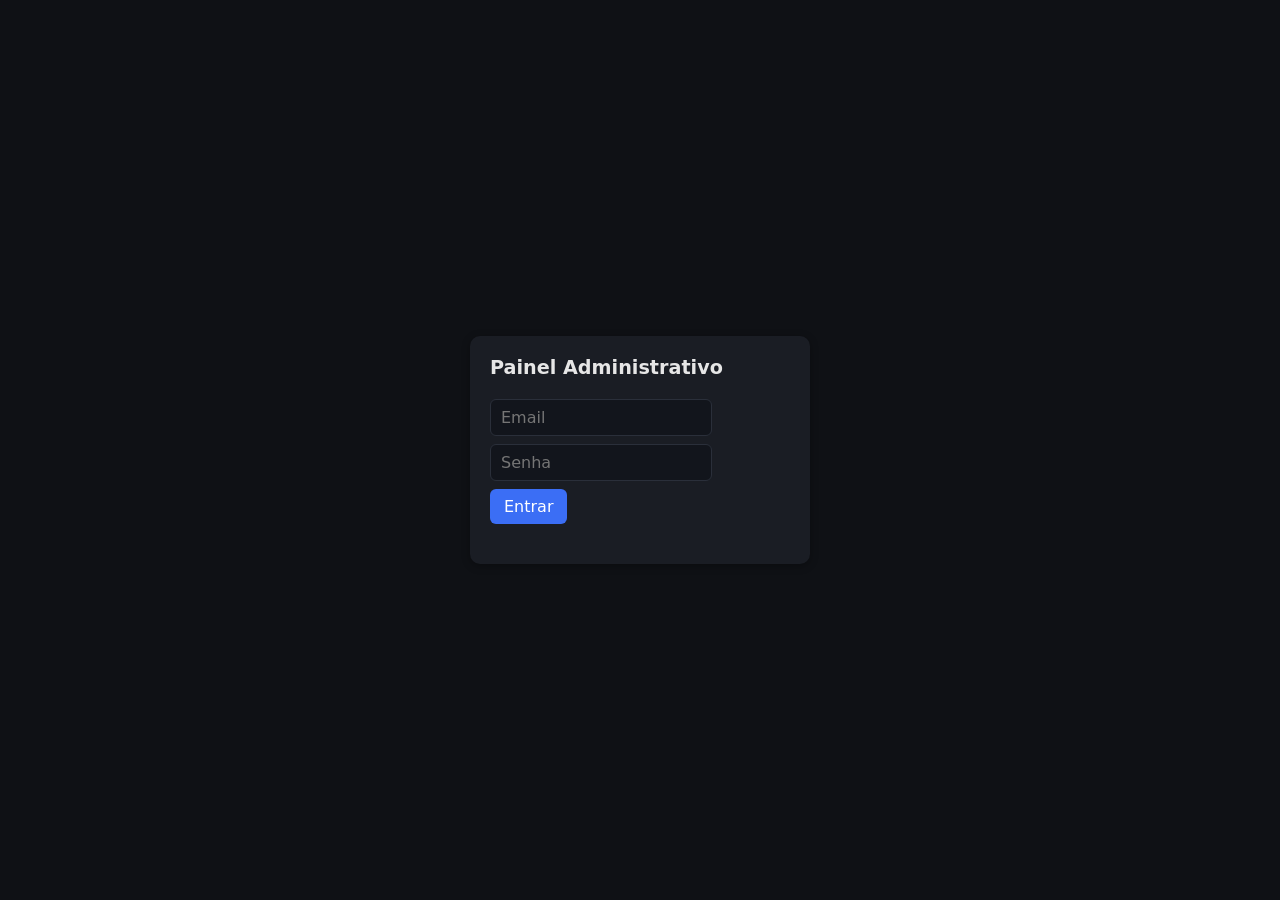
==== index.html @ 95000382 "Sistema adicionado" ====
<!DOCTYPE html>
<html lang="pt-BR">
<head>
<meta charset="UTF-8">
<title>Login — Painel Admin</title>
<link rel="stylesheet" href="css/style.css">
</head>
<body class="login-page">
  <form id="login-form" class="card">
    <h1>Painel Administrativo</h1>
    <input type="email" id="email" placeholder="Email" required>
    <input type="password" id="password" placeholder="Senha" required>
    <button type="submit">Entrar</button>
    <p id="msg"></p>
  </form>

  <script type="module">
    import { supabase } from './js/supabase.js';

    const form = document.getElementById('login-form');
    const msg  = document.getElementById('msg');

    // Se já estiver logado, vai direto pro painel
    const { data: { session } } = await supabase.auth.getSession();
    if (session) window.location.href = 'painel.html';

    form.addEventListener('submit', async (e) => {
      e.preventDefault();
      msg.textContent = 'Entrando...';
      const email = document.getElementById('email').value;
      const password = document.getElementById('password').value;

      const { error } = await supabase.auth.signInWithPassword({ email, password });
      if (error) { msg.textContent = 'Erro: ' + error.message; return; }
      window.location.href = 'painel.html';
    });
  </script>
</body>
</html>
---- css/style.css ----
* {
    box-sizing: border-box;
    font-family: system-ui, sans-serif;
}

body {
    margin: 0;
    background: #0f1115;
    color: #e6e6e6;
}

/* LOGIN */
.login-page {
    display: flex;
    align-items: center;
    justify-content: center;
    height: 100vh;
}

.login-page .card {
    width: 340px;
}

.login-page h1 {
    font-size: 1.2rem;
    margin: 0 0 16px;
}

/* GERAL */
.card {
    background: #1a1d24;
    padding: 20px;
    border-radius: 10px;
    margin: 16px;
    box-shadow: 0 2px 8px rgba(0, 0, 0, .3);
}

h2 {
    font-size: 1rem;
    margin: 0 0 12px;
    color: #9fb3ff;
}

input,
select,
textarea,
button {
    font: inherit;
    padding: 8px 10px;
    border-radius: 6px;
    border: 1px solid #2a2f3a;
    background: #12151c;
    color: #e6e6e6;
    margin: 4px 4px 4px 0;
}

button {
    background: #3b6ef5;
    border: none;
    cursor: pointer;
    color: #fff;
    padding: 8px 14px;
}

button:hover {
    background: #2f5bdc;
}

button.danger {
    background: #d94b4b;
}

button.danger:hover {
    background: #b93a3a;
}

/* HEADER */
header {
    display: flex;
    justify-content: space-between;
    align-items: center;
    padding: 12px 20px;
    background: #161922;
    border-bottom: 1px solid #222;
}

header h1 {
    font-size: 1rem;
    margin: 0;
}

/* TABELA */
table {
    width: 100%;
    border-collapse: collapse;
    margin-top: 10px;
    font-size: .9rem;
}

th,
td {
    padding: 8px;
    text-align: left;
    border-bottom: 1px solid #232833;
}

th {
    color: #8b98b8;
    font-weight: 500;
    font-size: .8rem;
    text-transform: uppercase;
}

.ok {
    color: #5bd97a;
}

.fail {
    color: #e46a6a;
}

.exempt {
    color: #8b98b8;
    font-style: italic;
}

.hint {
    font-size: .85rem;
    color: #8b98b8;
}

.hint code {
    color: #c9d1ff;
    font-size: .8rem;
}

#process-msg {
    font-size: .85rem;
    color: #9fb3ff;
    min-height: 1em;
}

/* Formulário de membro */
#form-member {
    display: flex;
    flex-wrap: wrap;
    gap: 6px;
}

#form-member input,
#form-member select {
    flex: 1 1 140px;
}

#form-member button {
    flex: 0 0 auto;
}

/* ---------- Transições gerais ---------- */
* {
    transition: background-color .15s ease, color .15s ease, border-color .15s ease;
}

button {
    transition: background-color .15s ease, transform .08s ease;
}

button:active {
    transform: scale(.97);
}

/* ---------- Card head ---------- */
.card-head {
    display: flex;
    justify-content: space-between;
    align-items: center;
    gap: 12px;
}

.card-head input {
    flex: 1 1 auto;
    max-width: 320px;
}

/* ---------- Linhas da tabela ---------- */
#tbl-members tbody tr {
    transition: background-color .15s ease, opacity .2s ease;
}

#tbl-members tbody tr:hover {
    background: #1f2430;
}

#tbl-members tbody tr.removing {
    opacity: 0;
    transform: translateX(-10px);
}

/* ---------- Botões pequenos ---------- */
button.sm {
    padding: 4px 8px;
    font-size: .8rem;
}

button.ghost {
    background: transparent;
    border: 1px solid #2a2f3a;
    color: #c9d1ff;
}

button.ghost:hover {
    background: #1f2430;
}

button.warn {
    background: #d99a3b;
}

button.warn:hover {
    background: #b9832c;
}

.btn-row {
    display: flex;
    gap: 4px;
    flex-wrap: wrap;
}

/* ---------- Modal ---------- */
.modal-backdrop {
    position: fixed;
    inset: 0;
    background: rgba(0, 0, 0, .55);
    display: flex;
    align-items: center;
    justify-content: center;
    opacity: 0;
    pointer-events: none;
    z-index: 50;
    transition: opacity .2s ease;
}

.modal-backdrop.open {
    opacity: 1;
    pointer-events: auto;
}

.modal {
    background: #1a1d24;
    border-radius: 10px;
    padding: 20px;
    width: min(440px, 92vw);
    transform: translateY(8px) scale(.98);
    transition: transform .2s ease;
    box-shadow: 0 10px 40px rgba(0, 0, 0, .5);
}

.modal-backdrop.open .modal {
    transform: translateY(0) scale(1);
}

.modal h3 {
    margin: 0 0 8px;
    font-size: 1rem;
}

.modal p {
    margin: 0 0 12px;
    color: #9fb3ff;
    font-size: .9rem;
}

.modal textarea {
    width: 100%;
    resize: vertical;
    margin-bottom: 12px;
}

.modal-actions {
    display: flex;
    justify-content: flex-end;
    gap: 8px;
}

.modal ul#history-list {
    list-style: none;
    padding: 0;
    margin: 0 0 12px;
    max-height: 320px;
    overflow-y: auto;
}

.modal ul#history-list li {
    padding: 10px;
    border-radius: 6px;
    background: #12151c;
    margin-bottom: 6px;
    font-size: .85rem;
    border-left: 3px solid #d99a3b;
}

.modal ul#history-list li .date {
    color: #8b98b8;
    font-size: .75rem;
    display: block;
    margin-top: 4px;
}

.modal ul#history-list li .empty {
    color: #8b98b8;
    font-style: italic;
}

.modal input,
.modal select {
    width: 100%;
    margin-bottom: 10px;
}

/* ---------- Toasts ---------- */
#toasts {
    position: fixed;
    bottom: 20px;
    right: 20px;
    display: flex;
    flex-direction: column;
    gap: 8px;
    z-index: 100;
}

.toast {
    background: #1f2430;
    color: #e6e6e6;
    padding: 10px 14px;
    border-radius: 8px;
    font-size: .85rem;
    min-width: 220px;
    border-left: 3px solid #3b6ef5;
    box-shadow: 0 4px 20px rgba(0, 0, 0, .4);
    transform: translateX(20px);
    opacity: 0;
    animation: toast-in .25s forwards;
}

.toast.success {
    border-color: #5bd97a;
}

.toast.error {
    border-color: #e46a6a;
}

.toast.fade {
    animation: toast-out .25s forwards;
}

@keyframes toast-in {
    to {
        transform: translateX(0);
        opacity: 1;
    }
}

@keyframes toast-out {
    to {
        transform: translateX(20px);
        opacity: 0;
    }
}
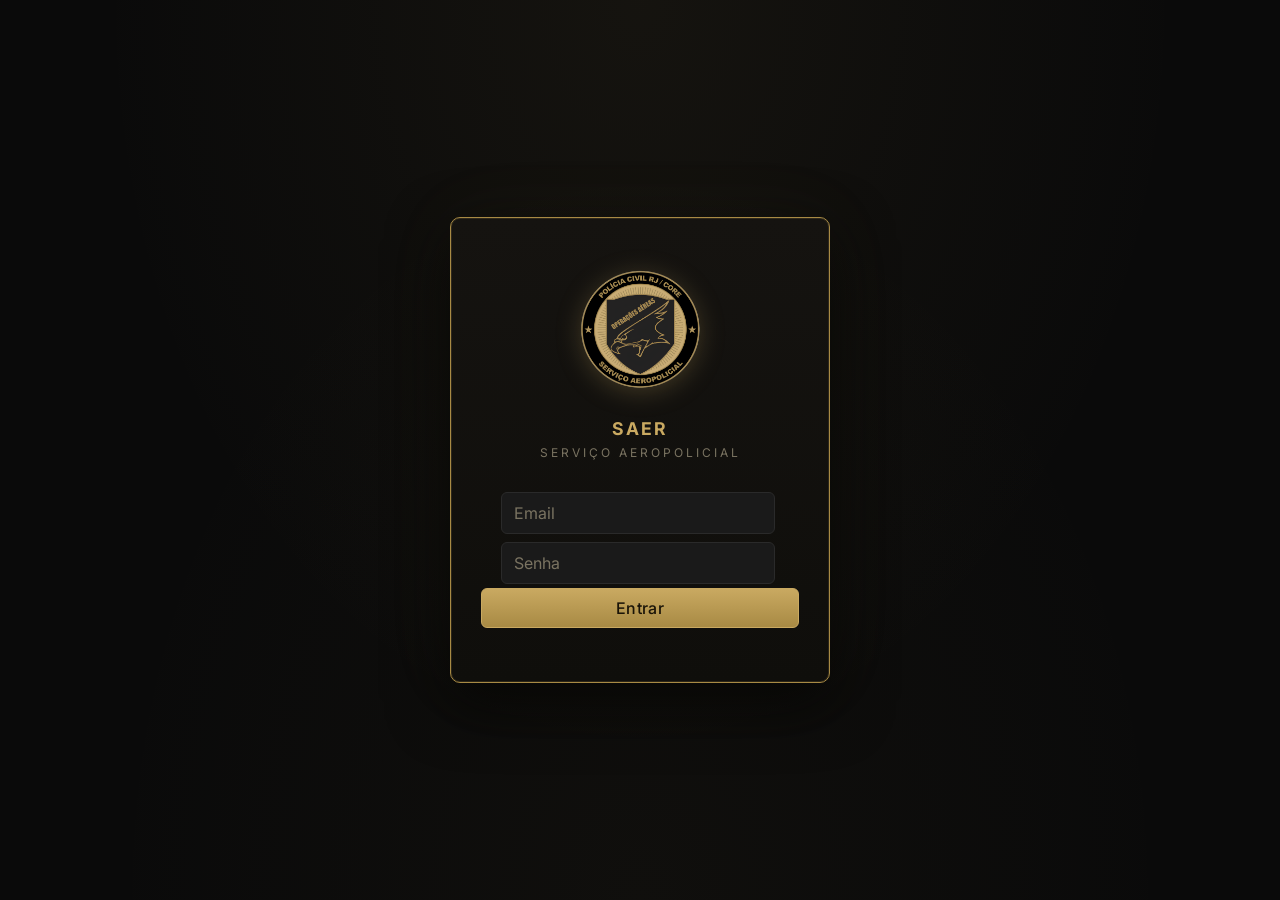
==== commit defb34d0: "Adicionado favicon, e cores" ====
--- a/index.html
+++ b/index.html
@@ -2,16 +2,22 @@
 <html lang="pt-BR">
 <head>
 <meta charset="UTF-8">
-<title>Login — Painel Admin</title>
+<title>SAER — Painel Administrativo</title>
+<link rel="icon" type="image/png" href="img/favicon.png">
+<link rel="preconnect" href="https://fonts.googleapis.com">
+<link rel="preconnect" href="https://fonts.gstatic.com" crossorigin>
+<link href="https://fonts.googleapis.com/css2?family=Inter:wght@400;500;600;700&display=swap" rel="stylesheet">
 <link rel="stylesheet" href="css/style.css">
 </head>
 <body class="login-page">
   <form id="login-form" class="card">
-    <h1>Painel Administrativo</h1>
+    <img src="img/saer-logo.png" alt="SAER" class="logo">
+    <h1>SAER</h1>
+    <div class="subtitle">Serviço Aeropolicial</div>
     <input type="email" id="email" placeholder="Email" required>
     <input type="password" id="password" placeholder="Senha" required>
-    <button type="submit">Entrar</button>
-    <p id="msg"></p>
+    <button type="submit" style="width:100%">Entrar</button>
+    <p id="msg" class="hint" style="margin-top:14px"></p>
   </form>
 
   <script type="module">
@@ -20,7 +26,6 @@
     const form = document.getElementById('login-form');
     const msg  = document.getElementById('msg');
 
-    // Se já estiver logado, vai direto pro painel
     const { data: { session } } = await supabase.auth.getSession();
     if (session) window.location.href = 'painel.html';
 
--- a/css/style.css
+++ b/css/style.css
@@ -1,369 +1,434 @@
+/* =========================================================
+   PALETA SAER
+   ========================================================= */
+:root {
+  --bg:          #0a0a0a;
+  --bg-card:     #121212;
+  --bg-input:    #1a1a1a;
+  --bg-hover:    #1f1d18;
+  --border:      #2a2a2a;
+  --border-soft: #1f1f1f;
+
+  --text:        #e8e4d8;
+  --text-dim:    #b8a878;
+  --text-muted:  #7a7361;
+
+  --gold:        #c9a961;
+  --gold-dark:   #a88a44;
+  --gold-soft:   #d9c088;
+
+  --danger:      #b93a3a;
+  --danger-hover:#8f2b2b;
+  --warn:        #c9892e;
+  --success:     #7ba05b;
+}
+
+/* =========================================================
+   RESET
+   ========================================================= */
 * {
-    box-sizing: border-box;
-    font-family: system-ui, sans-serif;
+  box-sizing: border-box;
+  font-family: 'Inter', system-ui, -apple-system, sans-serif;
+  transition: background-color .15s ease, color .15s ease, border-color .15s ease;
 }
 
 body {
-    margin: 0;
-    background: #0f1115;
-    color: #e6e6e6;
-}
-
-/* LOGIN */
+  margin: 0;
+  background: var(--bg);
+  background-image:
+    radial-gradient(ellipse at top, rgba(201,169,97,.06), transparent 60%),
+    radial-gradient(ellipse at bottom, rgba(201,169,97,.03), transparent 60%);
+  color: var(--text);
+  min-height: 100vh;
+}
+
+/* =========================================================
+   LOGIN
+   ========================================================= */
 .login-page {
-    display: flex;
-    align-items: center;
-    justify-content: center;
-    height: 100vh;
+  display: flex;
+  align-items: center;
+  justify-content: center;
+  min-height: 100vh;
+  padding: 20px;
 }
 
 .login-page .card {
-    width: 340px;
+  width: 380px;
+  text-align: center;
+  padding: 40px 30px;
+  background: linear-gradient(180deg, #151310 0%, #0f0e0b 100%);
+  border: 1px solid var(--gold-dark);
+  box-shadow:
+    0 0 0 1px rgba(201,169,97,.15) inset,
+    0 20px 60px rgba(0,0,0,.7),
+    0 0 80px rgba(201,169,97,.05);
+}
+
+.login-page .logo {
+  width: 140px;
+  height: 140px;
+  margin: 0 auto 20px;
+  display: block;
+  filter: drop-shadow(0 4px 12px rgba(201,169,97,.25));
 }
 
 .login-page h1 {
-    font-size: 1.2rem;
-    margin: 0 0 16px;
-}
-
-/* GERAL */
+  font-size: 1.1rem;
+  margin: 0 0 6px;
+  color: var(--gold);
+  letter-spacing: 2px;
+  text-transform: uppercase;
+  font-weight: 700;
+}
+
+.login-page .subtitle {
+  font-size: .75rem;
+  color: var(--text-muted);
+  letter-spacing: 3px;
+  text-transform: uppercase;
+  margin-bottom: 28px;
+}
+
+/* =========================================================
+   CARDS
+   ========================================================= */
 .card {
-    background: #1a1d24;
-    padding: 20px;
-    border-radius: 10px;
-    margin: 16px;
-    box-shadow: 0 2px 8px rgba(0, 0, 0, .3);
+  background: var(--bg-card);
+  padding: 22px;
+  border-radius: 10px;
+  margin: 16px;
+  border: 1px solid var(--border);
+  box-shadow: 0 4px 20px rgba(0,0,0,.4);
 }
 
 h2 {
-    font-size: 1rem;
-    margin: 0 0 12px;
-    color: #9fb3ff;
-}
-
-input,
-select,
-textarea,
+  font-size: .85rem;
+  margin: 0 0 14px;
+  color: var(--gold);
+  letter-spacing: 1.5px;
+  text-transform: uppercase;
+  font-weight: 600;
+}
+
+.card-head {
+  display: flex;
+  justify-content: space-between;
+  align-items: center;
+  gap: 12px;
+  margin-bottom: 10px;
+}
+.card-head h2 { margin: 0; }
+.card-head input { flex: 1 1 auto; max-width: 320px; }
+
+/* =========================================================
+   INPUTS
+   ========================================================= */
+input, select, textarea {
+  font: inherit;
+  padding: 10px 12px;
+  border-radius: 6px;
+  border: 1px solid var(--border);
+  background: var(--bg-input);
+  color: var(--text);
+  margin: 4px 4px 4px 0;
+  outline: none;
+}
+input:focus, select:focus, textarea:focus {
+  border-color: var(--gold);
+  box-shadow: 0 0 0 2px rgba(201,169,97,.15);
+}
+input::placeholder, textarea::placeholder {
+  color: var(--text-muted);
+}
+select option {
+  background: var(--bg-input);
+  color: var(--text);
+}
+
+/* =========================================================
+   BOTÕES
+   ========================================================= */
 button {
-    font: inherit;
-    padding: 8px 10px;
-    border-radius: 6px;
-    border: 1px solid #2a2f3a;
-    background: #12151c;
-    color: #e6e6e6;
-    margin: 4px 4px 4px 0;
-}
-
-button {
-    background: #3b6ef5;
-    border: none;
-    cursor: pointer;
-    color: #fff;
-    padding: 8px 14px;
-}
-
+  font: inherit;
+  font-weight: 500;
+  padding: 9px 16px;
+  border-radius: 6px;
+  border: 1px solid var(--gold);
+  background: linear-gradient(180deg, var(--gold) 0%, var(--gold-dark) 100%);
+  color: #1a1408;
+  cursor: pointer;
+  letter-spacing: .3px;
+  transition: transform .08s ease, filter .15s ease, box-shadow .15s ease;
+}
 button:hover {
-    background: #2f5bdc;
-}
+  filter: brightness(1.1);
+  box-shadow: 0 4px 14px rgba(201,169,97,.25);
+}
+button:active { transform: scale(.97); }
+button:disabled {
+  opacity: .5;
+  cursor: not-allowed;
+  filter: grayscale(.3);
+}
+
+button.sm { padding: 4px 9px; font-size: .78rem; }
+
+button.ghost {
+  background: transparent;
+  border: 1px solid var(--border);
+  color: var(--text-dim);
+}
+button.ghost:hover {
+  background: var(--bg-hover);
+  border-color: var(--gold-dark);
+  color: var(--gold);
+  box-shadow: none;
+}
+
+button.warn {
+  background: linear-gradient(180deg, var(--warn) 0%, #9a6820 100%);
+  border-color: var(--warn);
+  color: #fff;
+}
+button.warn:hover { box-shadow: 0 4px 14px rgba(201,137,46,.3); }
 
 button.danger {
-    background: #d94b4b;
-}
-
-button.danger:hover {
-    background: #b93a3a;
-}
-
-/* HEADER */
+  background: linear-gradient(180deg, var(--danger) 0%, var(--danger-hover) 100%);
+  border-color: var(--danger);
+  color: #fff;
+}
+button.danger:hover { box-shadow: 0 4px 14px rgba(185,58,58,.3); }
+
+/* =========================================================
+   HEADER
+   ========================================================= */
 header {
-    display: flex;
-    justify-content: space-between;
-    align-items: center;
-    padding: 12px 20px;
-    background: #161922;
-    border-bottom: 1px solid #222;
-}
-
-header h1 {
-    font-size: 1rem;
-    margin: 0;
-}
-
-/* TABELA */
+  display: flex;
+  justify-content: space-between;
+  align-items: center;
+  padding: 14px 24px;
+  background: linear-gradient(180deg, #15130e 0%, #0d0c09 100%);
+  border-bottom: 1px solid var(--gold-dark);
+  box-shadow: 0 4px 20px rgba(0,0,0,.5);
+  position: sticky;
+  top: 0;
+  z-index: 40;
+}
+
+header .brand {
+  display: flex;
+  align-items: center;
+  gap: 14px;
+}
+header .brand img {
+  width: 48px;
+  height: 48px;
+  filter: drop-shadow(0 2px 6px rgba(201,169,97,.35));
+}
+header .brand-text h1 {
+  font-size: .95rem;
+  margin: 0;
+  color: var(--gold);
+  letter-spacing: 2px;
+  text-transform: uppercase;
+  font-weight: 700;
+}
+header .brand-text span {
+  font-size: .65rem;
+  color: var(--text-muted);
+  letter-spacing: 3px;
+  text-transform: uppercase;
+}
+
+/* =========================================================
+   TABELA
+   ========================================================= */
 table {
-    width: 100%;
-    border-collapse: collapse;
-    margin-top: 10px;
-    font-size: .9rem;
-}
-
-th,
-td {
-    padding: 8px;
-    text-align: left;
-    border-bottom: 1px solid #232833;
-}
-
+  width: 100%;
+  border-collapse: collapse;
+  margin-top: 10px;
+  font-size: .88rem;
+}
+th, td {
+  padding: 10px 8px;
+  text-align: left;
+  border-bottom: 1px solid var(--border-soft);
+}
 th {
-    color: #8b98b8;
-    font-weight: 500;
-    font-size: .8rem;
-    text-transform: uppercase;
-}
-
-.ok {
-    color: #5bd97a;
-}
-
-.fail {
-    color: #e46a6a;
-}
-
-.exempt {
-    color: #8b98b8;
-    font-style: italic;
-}
-
+  color: var(--gold);
+  font-weight: 600;
+  font-size: .72rem;
+  text-transform: uppercase;
+  letter-spacing: 1.5px;
+  border-bottom: 1px solid var(--gold-dark);
+}
+
+#tbl-members tbody tr {
+  transition: background-color .15s ease, opacity .2s ease, transform .2s ease;
+}
+#tbl-members tbody tr:hover {
+  background: var(--bg-hover);
+}
+#tbl-members tbody tr.removing {
+  opacity: 0;
+  transform: translateX(-10px);
+}
+
+.ok      { color: var(--success); font-weight: 500; }
+.fail    { color: var(--danger);  font-weight: 500; }
+.exempt  { color: var(--text-muted); font-style: italic; }
+
+.btn-row { display: flex; gap: 4px; flex-wrap: wrap; }
+
+/* =========================================================
+   HINTS / MENSAGENS
+   ========================================================= */
 .hint {
-    font-size: .85rem;
-    color: #8b98b8;
-}
-
+  font-size: .82rem;
+  color: var(--text-muted);
+  line-height: 1.6;
+}
 .hint code {
-    color: #c9d1ff;
-    font-size: .8rem;
-}
-
+  color: var(--gold-soft);
+  font-size: .78rem;
+  background: rgba(201,169,97,.08);
+  padding: 2px 6px;
+  border-radius: 4px;
+  border: 1px solid rgba(201,169,97,.15);
+}
 #process-msg {
-    font-size: .85rem;
-    color: #9fb3ff;
-    min-height: 1em;
-}
-
-/* Formulário de membro */
-#form-member {
-    display: flex;
-    flex-wrap: wrap;
-    gap: 6px;
-}
-
-#form-member input,
-#form-member select {
-    flex: 1 1 140px;
-}
-
-#form-member button {
-    flex: 0 0 auto;
-}
-
-/* ---------- Transições gerais ---------- */
-* {
-    transition: background-color .15s ease, color .15s ease, border-color .15s ease;
-}
-
-button {
-    transition: background-color .15s ease, transform .08s ease;
-}
-
-button:active {
-    transform: scale(.97);
-}
-
-/* ---------- Card head ---------- */
-.card-head {
-    display: flex;
-    justify-content: space-between;
-    align-items: center;
-    gap: 12px;
-}
-
-.card-head input {
-    flex: 1 1 auto;
-    max-width: 320px;
-}
-
-/* ---------- Linhas da tabela ---------- */
-#tbl-members tbody tr {
-    transition: background-color .15s ease, opacity .2s ease;
-}
-
-#tbl-members tbody tr:hover {
-    background: #1f2430;
-}
-
-#tbl-members tbody tr.removing {
-    opacity: 0;
-    transform: translateX(-10px);
-}
-
-/* ---------- Botões pequenos ---------- */
-button.sm {
-    padding: 4px 8px;
-    font-size: .8rem;
-}
-
-button.ghost {
-    background: transparent;
-    border: 1px solid #2a2f3a;
-    color: #c9d1ff;
-}
-
-button.ghost:hover {
-    background: #1f2430;
-}
-
-button.warn {
-    background: #d99a3b;
-}
-
-button.warn:hover {
-    background: #b9832c;
-}
-
-.btn-row {
-    display: flex;
-    gap: 4px;
-    flex-wrap: wrap;
-}
-
-/* ---------- Modal ---------- */
+  font-size: .85rem;
+  color: var(--gold-soft);
+  min-height: 1em;
+  margin-top: 8px;
+}
+
+/* =========================================================
+   MODAIS
+   ========================================================= */
 .modal-backdrop {
-    position: fixed;
-    inset: 0;
-    background: rgba(0, 0, 0, .55);
-    display: flex;
-    align-items: center;
-    justify-content: center;
-    opacity: 0;
-    pointer-events: none;
-    z-index: 50;
-    transition: opacity .2s ease;
-}
-
-.modal-backdrop.open {
-    opacity: 1;
-    pointer-events: auto;
-}
+  position: fixed;
+  inset: 0;
+  background: rgba(0,0,0,.7);
+  backdrop-filter: blur(4px);
+  display: flex;
+  align-items: center;
+  justify-content: center;
+  opacity: 0;
+  pointer-events: none;
+  z-index: 50;
+  transition: opacity .2s ease;
+}
+.modal-backdrop.open { opacity: 1; pointer-events: auto; }
 
 .modal {
-    background: #1a1d24;
-    border-radius: 10px;
-    padding: 20px;
-    width: min(440px, 92vw);
-    transform: translateY(8px) scale(.98);
-    transition: transform .2s ease;
-    box-shadow: 0 10px 40px rgba(0, 0, 0, .5);
-}
-
+  background: linear-gradient(180deg, #151310 0%, #0f0e0b 100%);
+  border-radius: 10px;
+  padding: 24px;
+  width: min(460px, 92vw);
+  border: 1px solid var(--gold-dark);
+  box-shadow:
+    0 0 0 1px rgba(201,169,97,.1) inset,
+    0 20px 60px rgba(0,0,0,.8);
+  transform: translateY(10px) scale(.97);
+  transition: transform .2s ease;
+}
 .modal-backdrop.open .modal {
-    transform: translateY(0) scale(1);
-}
-
+  transform: translateY(0) scale(1);
+}
 .modal h3 {
-    margin: 0 0 8px;
-    font-size: 1rem;
-}
-
+  margin: 0 0 10px;
+  font-size: .95rem;
+  color: var(--gold);
+  letter-spacing: 1.5px;
+  text-transform: uppercase;
+}
 .modal p {
-    margin: 0 0 12px;
-    color: #9fb3ff;
-    font-size: .9rem;
-}
-
-.modal textarea {
-    width: 100%;
-    resize: vertical;
-    margin-bottom: 12px;
-}
-
+  margin: 0 0 14px;
+  color: var(--text-dim);
+  font-size: .88rem;
+}
+.modal textarea, .modal input, .modal select {
+  width: 100%;
+  resize: vertical;
+  margin-bottom: 12px;
+}
 .modal-actions {
-    display: flex;
-    justify-content: flex-end;
-    gap: 8px;
+  display: flex;
+  justify-content: flex-end;
+  gap: 8px;
+  margin-top: 4px;
 }
 
 .modal ul#history-list {
-    list-style: none;
-    padding: 0;
-    margin: 0 0 12px;
-    max-height: 320px;
-    overflow-y: auto;
-}
-
+  list-style: none;
+  padding: 0;
+  margin: 0 0 12px;
+  max-height: 320px;
+  overflow-y: auto;
+}
 .modal ul#history-list li {
-    padding: 10px;
-    border-radius: 6px;
-    background: #12151c;
-    margin-bottom: 6px;
-    font-size: .85rem;
-    border-left: 3px solid #d99a3b;
-}
-
+  padding: 10px 12px;
+  border-radius: 6px;
+  background: var(--bg-input);
+  margin-bottom: 6px;
+  font-size: .85rem;
+  border-left: 3px solid var(--warn);
+  color: var(--text);
+}
 .modal ul#history-list li .date {
-    color: #8b98b8;
-    font-size: .75rem;
-    display: block;
-    margin-top: 4px;
-}
-
+  color: var(--text-muted);
+  font-size: .72rem;
+  display: block;
+  margin-top: 4px;
+}
 .modal ul#history-list li .empty {
-    color: #8b98b8;
-    font-style: italic;
-}
-
-.modal input,
-.modal select {
-    width: 100%;
-    margin-bottom: 10px;
-}
-
-/* ---------- Toasts ---------- */
+  color: var(--text-muted);
+  font-style: italic;
+}
+
+/* =========================================================
+   TOASTS
+   ========================================================= */
 #toasts {
-    position: fixed;
-    bottom: 20px;
-    right: 20px;
-    display: flex;
-    flex-direction: column;
-    gap: 8px;
-    z-index: 100;
-}
-
+  position: fixed;
+  bottom: 24px;
+  right: 24px;
+  display: flex;
+  flex-direction: column;
+  gap: 10px;
+  z-index: 100;
+}
 .toast {
-    background: #1f2430;
-    color: #e6e6e6;
-    padding: 10px 14px;
-    border-radius: 8px;
-    font-size: .85rem;
-    min-width: 220px;
-    border-left: 3px solid #3b6ef5;
-    box-shadow: 0 4px 20px rgba(0, 0, 0, .4);
-    transform: translateX(20px);
-    opacity: 0;
-    animation: toast-in .25s forwards;
-}
-
-.toast.success {
-    border-color: #5bd97a;
-}
-
-.toast.error {
-    border-color: #e46a6a;
-}
-
-.toast.fade {
-    animation: toast-out .25s forwards;
-}
+  background: #1a1813;
+  color: var(--text);
+  padding: 12px 16px;
+  border-radius: 8px;
+  font-size: .85rem;
+  min-width: 240px;
+  border-left: 3px solid var(--gold);
+  box-shadow: 0 8px 30px rgba(0,0,0,.6);
+  transform: translateX(20px);
+  opacity: 0;
+  animation: toast-in .28s cubic-bezier(.2,.9,.3,1.2) forwards;
+}
+.toast.success { border-color: var(--success); }
+.toast.error   { border-color: var(--danger); }
+.toast.fade    { animation: toast-out .25s forwards; }
 
 @keyframes toast-in {
-    to {
-        transform: translateX(0);
-        opacity: 1;
-    }
-}
-
+  to { transform: translateX(0); opacity: 1; }
+}
 @keyframes toast-out {
-    to {
-        transform: translateX(20px);
-        opacity: 0;
-    }
-}+  to { transform: translateX(20px); opacity: 0; }
+}
+
+/* Scrollbar personalizada (Webkit) */
+::-webkit-scrollbar { width: 10px; height: 10px; }
+::-webkit-scrollbar-track { background: var(--bg); }
+::-webkit-scrollbar-thumb {
+  background: var(--border);
+  border-radius: 4px;
+}
+::-webkit-scrollbar-thumb:hover { background: var(--gold-dark); }
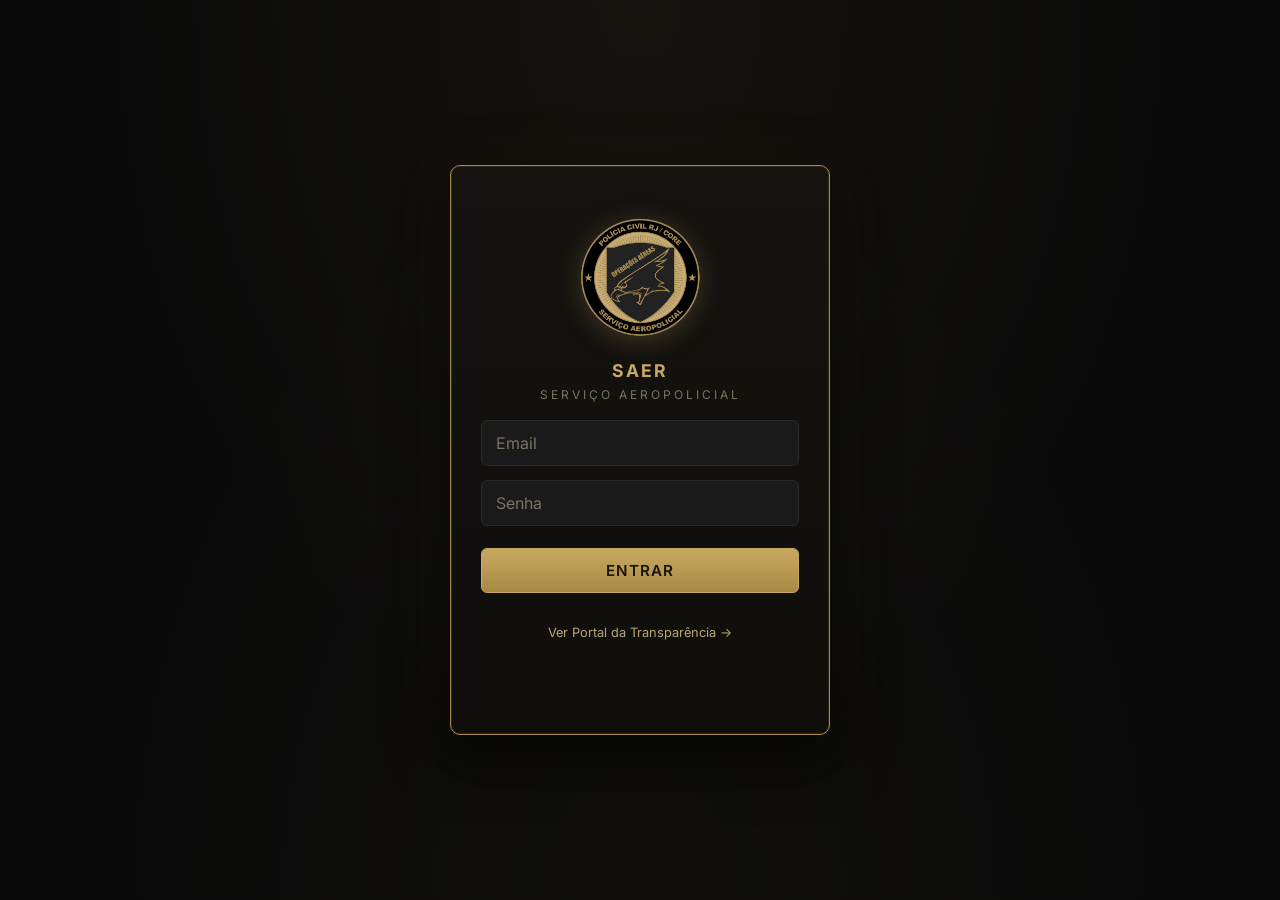
==== commit e222f235: "Adicionado portal da transparencia" ====
--- a/index.html
+++ b/index.html
@@ -1,14 +1,16 @@
 <!DOCTYPE html>
 <html lang="pt-BR">
+
 <head>
-<meta charset="UTF-8">
-<title>SAER — Painel Administrativo</title>
-<link rel="icon" type="image/png" href="img/favicon.png">
-<link rel="preconnect" href="https://fonts.googleapis.com">
-<link rel="preconnect" href="https://fonts.gstatic.com" crossorigin>
-<link href="https://fonts.googleapis.com/css2?family=Inter:wght@400;500;600;700&display=swap" rel="stylesheet">
-<link rel="stylesheet" href="css/style.css">
+  <meta charset="UTF-8">
+  <title>SAER — Painel Administrativo</title>
+  <link rel="icon" type="image/png" href="img/favicon.png">
+  <link rel="preconnect" href="https://fonts.googleapis.com">
+  <link rel="preconnect" href="https://fonts.gstatic.com" crossorigin>
+  <link href="https://fonts.googleapis.com/css2?family=Inter:wght@400;500;600;700&display=swap" rel="stylesheet">
+  <link rel="stylesheet" href="css/style.css">
 </head>
+
 <body class="login-page">
   <form id="login-form" class="card">
     <img src="img/saer-logo.png" alt="SAER" class="logo">
@@ -17,6 +19,11 @@
     <input type="email" id="email" placeholder="Email" required>
     <input type="password" id="password" placeholder="Senha" required>
     <button type="submit" style="width:100%">Entrar</button>
+    <p style="margin-top:18px; font-size:.8rem;">
+      <a href="transparencia.html" style="color:var(--text-dim); text-decoration:none;">
+        Ver Portal da Transparência →
+      </a>
+    </p>
     <p id="msg" class="hint" style="margin-top:14px"></p>
   </form>
 
@@ -24,7 +31,7 @@
     import { supabase } from './js/supabase.js';
 
     const form = document.getElementById('login-form');
-    const msg  = document.getElementById('msg');
+    const msg = document.getElementById('msg');
 
     const { data: { session } } = await supabase.auth.getSession();
     if (session) window.location.href = 'painel.html';
@@ -41,4 +48,5 @@
     });
   </script>
 </body>
+
 </html>
--- a/css/style.css
+++ b/css/style.css
@@ -431,4 +431,45 @@
   background: var(--border);
   border-radius: 4px;
 }
-::-webkit-scrollbar-thumb:hover { background: var(--gold-dark); }+::-webkit-scrollbar-thumb:hover { background: var(--gold-dark); }
+
+/* =========================================================
+   LOGIN — ajustes de espaçamento
+   ========================================================= */
+.login-page .card {
+  display: flex;
+  flex-direction: column;
+  gap: 14px;
+}
+
+.login-page .card input,
+.login-page .card button {
+  margin: 0;
+  width: 100%;
+}
+
+.login-page .card input {
+  padding: 12px 14px;
+}
+
+.login-page .card button {
+  margin-top: 8px;
+  padding: 12px 16px;
+  font-size: .95rem;
+  letter-spacing: 1px;
+  text-transform: uppercase;
+  font-weight: 600;
+}
+
+.login-page h1 {
+  margin-bottom: 0;
+}
+
+.login-page .subtitle {
+  margin-top: -8px;
+  margin-bottom: 4px;
+}
+
+.login-page .logo {
+  margin-bottom: 0;
+}
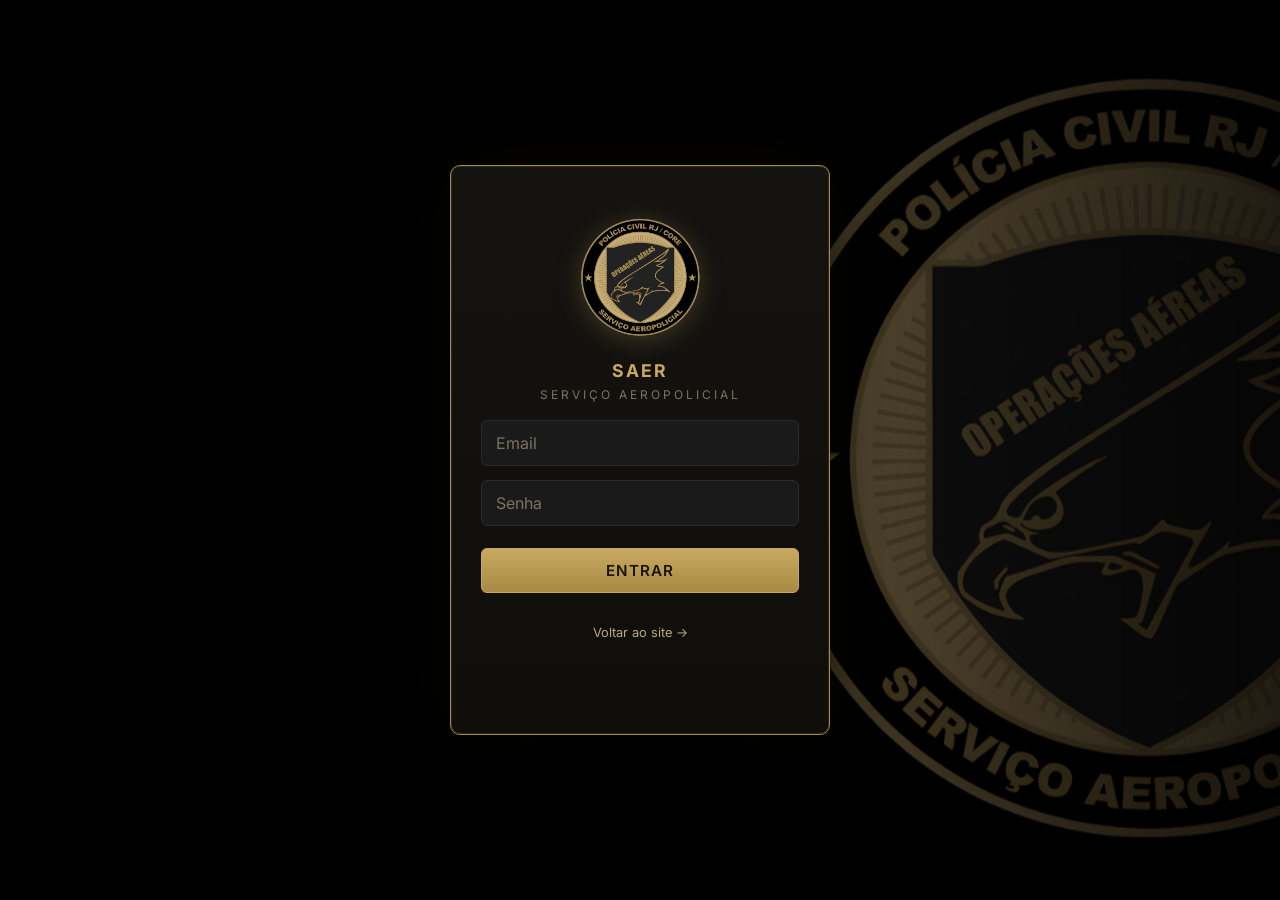
==== commit 95dde811: "att" ====
--- a/index.html
+++ b/index.html
@@ -8,7 +8,7 @@
   <link rel="preconnect" href="https://fonts.googleapis.com">
   <link rel="preconnect" href="https://fonts.gstatic.com" crossorigin>
   <link href="https://fonts.googleapis.com/css2?family=Inter:wght@400;500;600;700&display=swap" rel="stylesheet">
-  <link rel="stylesheet" href="css/style.css">
+  <link rel="stylesheet" href="style.css">
 </head>
 
 <body class="login-page">
@@ -20,9 +20,9 @@
     <input type="password" id="password" placeholder="Senha" required>
     <button type="submit" style="width:100%">Entrar</button>
     <p style="margin-top:18px; font-size:.8rem;">
-      <a href="transparencia.html" style="color:var(--text-dim); text-decoration:none;">
-        Ver Portal da Transparência →
-      </a>
+      <a href="home.html" style="color:var(--text-dim); text-decoration:none;">
+        Voltar ao site →
+      </a> 
     </p>
     <p id="msg" class="hint" style="margin-top:14px"></p>
   </form>
--- a/style.css
+++ b/style.css
@@ -0,0 +1,747 @@
+/* =========================================================
+   PALETA SAER
+   ========================================================= */
+:root {
+  --bg: #0a0a0a;
+  --bg-card: #121212;
+  --bg-input: #1a1a1a;
+  --bg-hover: #1f1d18;
+  --border: #2a2a2a;
+  --border-soft: #1f1f1f;
+
+  --text: #e8e4d8;
+  --text-dim: #b8a878;
+  --text-muted: #7a7361;
+
+  --gold: #c9a961;
+  --gold-dark: #a88a44;
+  --gold-soft: #d9c088;
+
+  --danger: #b93a3a;
+  --danger-hover: #8f2b2b;
+  --warn: #c9892e;
+  --success: #7ba05b;
+}
+
+/* =========================================================
+   RESET
+   ========================================================= */
+* {
+  box-sizing: border-box;
+  font-family: 'Inter', system-ui, -apple-system, sans-serif;
+  transition: background-color .15s ease, color .15s ease, border-color .15s ease;
+}
+
+body {
+  margin: 0;
+  background: black;
+  background-image: url(/img/bgSAER2.png);
+  /* background-size: none; */
+  background-repeat: no-repeat;
+  background-position: center;
+  color: var(--text);
+  min-height: 100vh;
+}
+
+/* =========================================================
+   LOGIN
+   ========================================================= */
+.login-page {
+  display: flex;
+  align-items: center;
+  justify-content: center;
+  min-height: 100vh;
+  padding: 20px;
+}
+
+.login-page .card {
+  width: 380px;
+  text-align: center;
+  padding: 40px 30px;
+  background: linear-gradient(180deg, #151310 0%, #0f0e0b 100%);
+  border: 1px solid var(--gold-dark);
+  box-shadow:
+    0 0 0 1px rgba(201, 169, 97, .15) inset,
+    0 20px 60px rgba(0, 0, 0, .7),
+    0 0 80px rgba(201, 169, 97, .05);
+}
+
+.login-page .logo {
+  width: 140px;
+  height: 140px;
+  margin: 0 auto 20px;
+  display: block;
+  filter: drop-shadow(0 4px 12px rgba(201, 169, 97, .25));
+}
+
+.login-page h1 {
+  font-size: 1.1rem;
+  margin: 0 0 6px;
+  color: var(--gold);
+  letter-spacing: 2px;
+  text-transform: uppercase;
+  font-weight: 700;
+}
+
+.login-page .subtitle {
+  font-size: .75rem;
+  color: var(--text-muted);
+  letter-spacing: 3px;
+  text-transform: uppercase;
+  margin-bottom: 28px;
+}
+
+/* =========================================================
+   CARDS
+   ========================================================= */
+.card {
+  background: var(--bg-card);
+  padding: 22px;
+  border-radius: 10px;
+  margin: 16px;
+  border: 1px solid var(--border);
+  box-shadow: 0 4px 20px rgba(0, 0, 0, .4);
+}
+
+h2 {
+  font-size: .85rem;
+  margin: 0 0 14px;
+  color: var(--gold);
+  letter-spacing: 1.5px;
+  text-transform: uppercase;
+  font-weight: 600;
+}
+
+/* =========================================================
+   CARD HEAD (título + busca + botão zerar semana)
+   ========================================================= */
+.card-head {
+  display: flex;
+  justify-content: space-between;
+  align-items: center;
+  gap: 12px;
+  margin-bottom: 10px;
+  flex-wrap: wrap;
+}
+
+.card-head h2 {
+  margin: 0;
+}
+
+.card-head-actions {
+  display: flex;
+  align-items: center;
+  gap: 8px;
+  flex: 1 1 auto;
+  justify-content: flex-end;
+}
+
+.card-head-actions input {
+  flex: 1 1 auto;
+  max-width: 320px;
+  margin: 0;
+}
+
+.card-head-actions button {
+  white-space: nowrap;
+}
+
+/* =========================================================
+   INPUTS
+   ========================================================= */
+input,
+select,
+textarea {
+  font: inherit;
+  padding: 10px 12px;
+  border-radius: 6px;
+  border: 1px solid var(--border);
+  background: var(--bg-input);
+  color: var(--text);
+  margin: 4px 4px 4px 0;
+  outline: none;
+}
+
+input:focus,
+select:focus,
+textarea:focus {
+  border-color: var(--gold);
+  box-shadow: 0 0 0 2px rgba(201, 169, 97, .15);
+}
+
+input::placeholder,
+textarea::placeholder {
+  color: var(--text-muted);
+}
+
+select option {
+  background: var(--bg-input);
+  color: var(--text);
+}
+
+/* =========================================================
+   BOTÕES
+   ========================================================= */
+button {
+  font: inherit;
+  font-weight: 500;
+  padding: 9px 16px;
+  border-radius: 6px;
+  border: 1px solid var(--gold);
+  background: linear-gradient(180deg, var(--gold) 0%, var(--gold-dark) 100%);
+  color: #1a1408;
+  cursor: pointer;
+  letter-spacing: .3px;
+  transition: transform .08s ease, filter .15s ease, box-shadow .15s ease;
+}
+
+button:hover {
+  filter: brightness(1.1);
+  box-shadow: 0 4px 14px rgba(201, 169, 97, .25);
+}
+
+button:active {
+  transform: scale(.97);
+}
+
+button:disabled {
+  opacity: .5;
+  cursor: not-allowed;
+  filter: grayscale(.3);
+}
+
+button.sm {
+  padding: 4px 9px;
+  font-size: .78rem;
+}
+
+button.ghost {
+  background: transparent;
+  border: 1px solid var(--border);
+  color: var(--text-dim);
+}
+
+button.ghost:hover {
+  background: var(--bg-hover);
+  border-color: var(--gold-dark);
+  color: var(--gold);
+  box-shadow: none;
+}
+
+button.warn {
+  background: linear-gradient(180deg, var(--warn) 0%, #9a6820 100%);
+  border-color: var(--warn);
+  color: #fff;
+}
+
+button.warn:hover {
+  box-shadow: 0 4px 14px rgba(201, 137, 46, .3);
+}
+
+button.danger {
+  background: linear-gradient(180deg, var(--danger) 0%, var(--danger-hover) 100%);
+  border-color: var(--danger);
+  color: #fff;
+}
+
+button.danger:hover {
+  box-shadow: 0 4px 14px rgba(185, 58, 58, .3);
+}
+
+/* =========================================================
+   HEADER
+   ========================================================= */
+header {
+  display: flex;
+  justify-content: space-between;
+  align-items: center;
+  padding: 14px 24px;
+  background: linear-gradient(180deg, #15130e 0%, #0d0c09 100%);
+  border-bottom: 1px solid var(--gold-dark);
+  box-shadow: 0 4px 20px rgba(0, 0, 0, .5);
+  position: sticky;
+  top: 0;
+  z-index: 40;
+}
+
+header .brand {
+  display: flex;
+  align-items: center;
+  gap: 14px;
+}
+
+header .brand img {
+  width: 48px;
+  height: 48px;
+  filter: drop-shadow(0 2px 6px rgba(201, 169, 97, .35));
+}
+
+header .brand-text h1 {
+  font-size: .95rem;
+  margin: 0;
+  color: var(--gold);
+  letter-spacing: 2px;
+  text-transform: uppercase;
+  font-weight: 700;
+}
+
+header .brand-text span {
+  font-size: .65rem;
+  color: var(--text-muted);
+  letter-spacing: 3px;
+  text-transform: uppercase;
+}
+
+/* =========================================================
+   TABELA
+   ========================================================= */
+table {
+  width: 100%;
+  border-collapse: collapse;
+  margin-top: 10px;
+  font-size: .88rem;
+}
+
+th,
+td {
+  padding: 10px 8px;
+  text-align: left;
+  border-bottom: 1px solid var(--border-soft);
+}
+
+th {
+  color: var(--gold);
+  font-weight: 600;
+  font-size: .72rem;
+  text-transform: uppercase;
+  letter-spacing: 1.5px;
+  border-bottom: 1px solid var(--gold-dark);
+}
+
+#tbl-members tbody tr {
+  transition: background-color .15s ease, opacity .2s ease, transform .2s ease;
+}
+
+#tbl-members tbody tr:hover {
+  background: var(--bg-hover);
+}
+
+#tbl-members tbody tr.removing {
+  opacity: 0;
+  transform: translateX(-10px);
+}
+
+.ok {
+  color: var(--success);
+  font-weight: 500;
+}
+
+.fail {
+  color: var(--danger);
+  font-weight: 500;
+}
+
+.exempt {
+  color: var(--text-muted);
+  font-style: italic;
+}
+
+.btn-row {
+  display: flex;
+  gap: 4px;
+  flex-wrap: wrap;
+}
+
+/* =========================================================
+   HINTS / MENSAGENS
+   ========================================================= */
+.hint {
+  font-size: .82rem;
+  color: var(--text-muted);
+  line-height: 1.6;
+}
+
+.hint code {
+  color: var(--gold-soft);
+  font-size: .78rem;
+  background: rgba(201, 169, 97, .08);
+  padding: 2px 6px;
+  border-radius: 4px;
+  border: 1px solid rgba(201, 169, 97, .15);
+}
+
+#process-msg {
+  font-size: .85rem;
+  color: var(--gold-soft);
+  min-height: 1em;
+  margin-top: 8px;
+}
+
+/* =========================================================
+   MODAIS
+   ========================================================= */
+.modal-backdrop {
+  position: fixed;
+  inset: 0;
+  background: rgba(0, 0, 0, .7);
+  backdrop-filter: blur(4px);
+  display: flex;
+  align-items: center;
+  justify-content: center;
+  opacity: 0;
+  pointer-events: none;
+  z-index: 50;
+  transition: opacity .2s ease;
+}
+
+.modal-backdrop.open {
+  opacity: 1;
+  pointer-events: auto;
+}
+
+.modal {
+  background: linear-gradient(180deg, #151310 0%, #0f0e0b 100%);
+  border-radius: 10px;
+  padding: 24px;
+  width: min(460px, 92vw);
+  border: 1px solid var(--gold-dark);
+  box-shadow:
+    0 0 0 1px rgba(201, 169, 97, .1) inset,
+    0 20px 60px rgba(0, 0, 0, .8);
+  transform: translateY(10px) scale(.97);
+  transition: transform .2s ease;
+}
+
+.modal-backdrop.open .modal {
+  transform: translateY(0) scale(1);
+}
+
+.modal h3 {
+  margin: 0 0 10px;
+  font-size: .95rem;
+  color: var(--gold);
+  letter-spacing: 1.5px;
+  text-transform: uppercase;
+}
+
+.modal p {
+  margin: 0 0 14px;
+  color: var(--text-dim);
+  font-size: .88rem;
+}
+
+.modal textarea,
+.modal input,
+.modal select {
+  width: 100%;
+  resize: vertical;
+  margin-bottom: 12px;
+}
+
+.modal-actions {
+  display: flex;
+  justify-content: flex-end;
+  gap: 8px;
+  margin-top: 4px;
+}
+
+.modal ul#history-list {
+  list-style: none;
+  padding: 0;
+  margin: 0 0 12px;
+  max-height: 320px;
+  overflow-y: auto;
+}
+
+.modal ul#history-list li {
+  padding: 10px 12px;
+  border-radius: 6px;
+  background: var(--bg-input);
+  margin-bottom: 6px;
+  font-size: .85rem;
+  border-left: 3px solid var(--warn);
+  color: var(--text);
+}
+
+.modal ul#history-list li .date {
+  color: var(--text-muted);
+  font-size: .72rem;
+  display: block;
+  margin-top: 4px;
+}
+
+.modal ul#history-list li .empty {
+  color: var(--text-muted);
+  font-style: italic;
+}
+
+/* =========================================================
+   TOASTS
+   ========================================================= */
+#toasts {
+  position: fixed;
+  bottom: 24px;
+  right: 24px;
+  display: flex;
+  flex-direction: column;
+  gap: 10px;
+  z-index: 100;
+}
+
+.toast {
+  background: #1a1813;
+  color: var(--text);
+  padding: 12px 16px;
+  border-radius: 8px;
+  font-size: .85rem;
+  min-width: 240px;
+  border-left: 3px solid var(--gold);
+  box-shadow: 0 8px 30px rgba(0, 0, 0, .6);
+  transform: translateX(20px);
+  opacity: 0;
+  animation: toast-in .28s cubic-bezier(.2, .9, .3, 1.2) forwards;
+}
+
+.toast.success {
+  border-color: var(--success);
+}
+
+.toast.error {
+  border-color: var(--danger);
+}
+
+.toast.fade {
+  animation: toast-out .25s forwards;
+}
+
+@keyframes toast-in {
+  to {
+    transform: translateX(0);
+    opacity: 1;
+  }
+}
+
+@keyframes toast-out {
+  to {
+    transform: translateX(20px);
+    opacity: 0;
+  }
+}
+
+/* Scrollbar personalizada (Webkit) */
+::-webkit-scrollbar {
+  width: 10px;
+  height: 10px;
+}
+
+::-webkit-scrollbar-track {
+  background: var(--bg);
+}
+
+::-webkit-scrollbar-thumb {
+  background: var(--border);
+  border-radius: 4px;
+}
+
+::-webkit-scrollbar-thumb:hover {
+  background: var(--gold-dark);
+}
+
+/* =========================================================
+   LOGIN — ajustes de espaçamento
+   ========================================================= */
+.login-page .card {
+  display: flex;
+  flex-direction: column;
+  gap: 14px;
+}
+
+.login-page .card input,
+.login-page .card button {
+  margin: 0;
+  width: 100%;
+}
+
+.login-page .card input {
+  padding: 12px 14px;
+}
+
+.login-page .card button {
+  margin-top: 8px;
+  padding: 12px 16px;
+  font-size: .95rem;
+  letter-spacing: 1px;
+  text-transform: uppercase;
+  font-weight: 600;
+}
+
+.login-page h1 {
+  margin-bottom: 0;
+}
+
+.login-page .subtitle {
+  margin-top: -8px;
+  margin-bottom: 4px;
+}
+
+.login-page .logo {
+  margin-bottom: 0;
+}
+
+/* =========================================================
+   AJUSTE DE HORAS
+   ========================================================= */
+.field-label {
+  display: block;
+  font-size: .7rem;
+  color: var(--text-muted);
+  letter-spacing: 1.5px;
+  text-transform: uppercase;
+  margin-bottom: 6px;
+}
+
+.toggle-group {
+  display: flex;
+  gap: 6px;
+  margin-bottom: 14px;
+}
+
+.toggle-group .toggle {
+  flex: 1;
+  padding: 10px;
+  background: var(--bg-input);
+  border: 1px solid var(--border);
+  color: var(--text-muted);
+  border-radius: 6px;
+  cursor: pointer;
+  font-size: .85rem;
+  font-weight: 600;
+  transition: all .15s ease;
+}
+
+.toggle-group .toggle:hover {
+  border-color: var(--gold-dark);
+  color: var(--gold-soft);
+}
+
+.toggle-group .toggle.active {
+  background: linear-gradient(180deg, var(--gold) 0%, var(--gold-dark) 100%);
+  border-color: var(--gold);
+  color: #1a1408;
+}
+
+.toggle-group .toggle[data-mode="remove"].active {
+  background: linear-gradient(180deg, var(--danger) 0%, var(--danger-hover) 100%);
+  border-color: var(--danger);
+  color: #fff;
+}
+
+/* Histórico de ajustes */
+.modal ul#adj-history-list {
+  list-style: none;
+  padding: 0;
+  margin: 0 0 12px;
+  max-height: 320px;
+  overflow-y: auto;
+}
+
+.modal ul#adj-history-list li {
+  padding: 10px 12px;
+  border-radius: 6px;
+  background: var(--bg-input);
+  margin-bottom: 6px;
+  font-size: .85rem;
+  border-left: 3px solid var(--gold);
+}
+
+.modal ul#adj-history-list li.negative {
+  border-left-color: var(--danger);
+}
+
+.modal ul#adj-history-list li .amount {
+  font-weight: 700;
+  color: var(--success);
+}
+
+.modal ul#adj-history-list li.negative .amount {
+  color: var(--danger);
+}
+
+.modal ul#adj-history-list li .date {
+  color: var(--text-muted);
+  font-size: .72rem;
+  display: block;
+  margin-top: 4px;
+}
+
+.modal ul#adj-history-list li .empty {
+  color: var(--text-muted);
+  font-style: italic;
+}
+
+/* =========================================================
+   ZERAR SEMANA (modal)
+   ========================================================= */
+#modal-reset-week .modal h3 {
+  color: var(--danger);
+}
+
+#modal-reset-week .modal p strong {
+  color: var(--gold);
+}
+
+#modal-reset-week input#reset-confirm-input {
+  font-family: monospace;
+  letter-spacing: 2px;
+  text-transform: uppercase;
+  text-align: center;
+  font-weight: 700;
+}
+
+#modal-reset-week input#reset-confirm-input:focus {
+  border-color: var(--danger);
+  box-shadow: 0 0 0 2px rgba(185, 58, 58, .15);
+}
+
+/* =========================================================
+   RESPONSIVO
+   ========================================================= */
+@media (max-width: 700px) {
+  .card {
+    margin: 10px;
+    padding: 16px;
+  }
+
+  .card-head {
+    flex-direction: column;
+    align-items: stretch;
+  }
+
+  .card-head-actions {
+    flex-direction: column;
+    align-items: stretch;
+  }
+
+  .card-head-actions input,
+  .card-head-actions button {
+    max-width: 100%;
+    width: 100%;
+  }
+
+  header {
+    padding: 12px 14px;
+  }
+
+  header .brand-text h1 {
+    font-size: .85rem;
+  }
+
+  table {
+    font-size: .8rem;
+  }
+
+  th,
+  td {
+    padding: 8px 6px;
+  }
+}
